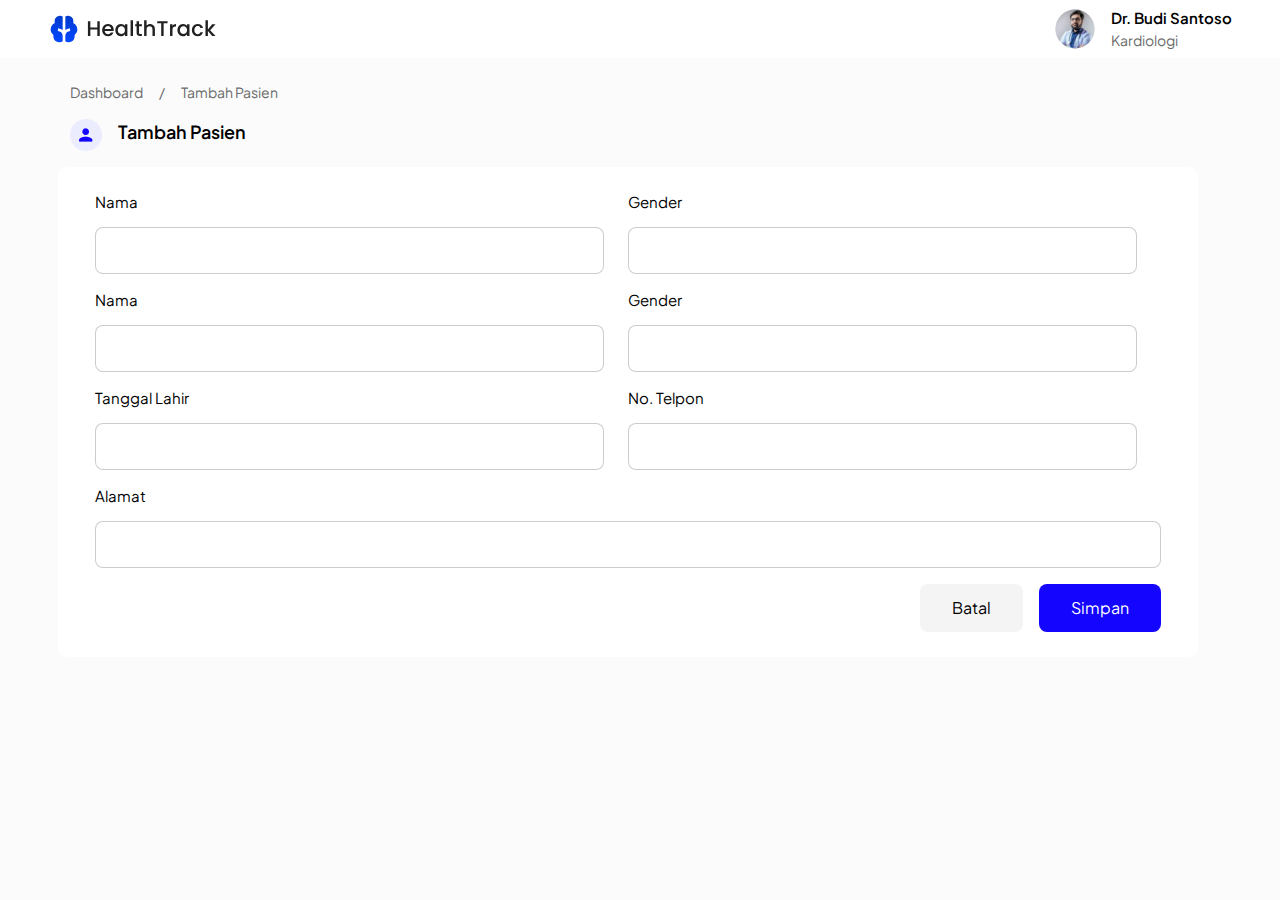
==== client/tambah-pasien.html @ 00e08dc3 "add dashboard and tambah pasien interface" ====
<!DOCTYPE html>
<html lang="en">
<head>
    <meta charset="UTF-8">
    <meta name="viewport" content="width=device-width, initial-scale=1.0">
    <link href="https://cdn.jsdelivr.net/npm/bootstrap@5.3.3/dist/css/bootstrap.min.css" rel="stylesheet" integrity="sha384-QWTKZyjpPEjISv5WaRU9OFeRpok6YctnYmDr5pNlyT2bRjXh0JMhjY6hW+ALEwIH" crossorigin="anonymous">
    <link href="https://cdn.jsdelivr.net/npm/bootstrap-icons@1.11.3/font/bootstrap-icons.min.css" rel="stylesheet" >
    <link rel="stylesheet" href="css/style.css">
    <link rel="icon" type="image/svg" href="assets/icon.svg">
    <title>Tambah Pasien - Health Track</title>
</head>
<body>
    <div class="navbar">
        <img src="assets/logo.svg" alt="logo image">
        <div class="d-flex column gap-3 align-items-center hover-container">
            <img src="assets/profil_doctor.svg" width="40px" height="40px" alt="doctor">
            <div class="d-inline-flex flex-column gap-1">
                <span class="body-semibold">Dr. Budi Santoso</span>
                <span class="gray body">Kardiologi</span>
            </div>
            <div class="logout-menu">
                <span class="body">Logout</span>
            </div>
        </div>
    </div>

    <div class="container">
        <div class="d-flex row gap-3">
            <div class="navigasi mt-4 d-inline-flex gap-3 p-0">
                <a href="index.html">Dashboard</a>
                <a href="#">/</a>
                <a href="tambah-pasien.html">Tambah Pasien</a>
            </div>
            <div class="d-inline-flex gap-3 align-items-center p-0">
                <img src="assets/ic_person.png" alt="ic">
                <h2>Tambah Pasien</h2>
            </div>

            <!-- form -->
            <div class="container-form d-flex row gap-3">
                <div class="row">
                    <div class="col-lg-6">
                        <div class="d-flex flex-column gap-3">
                            <span class="body-reguler">Nama</span>
                            <input type="text" class="data-input form-control" name="nama" id="nama">
                        </div>
                    </div>
                    <div class="col-lg-6 mt-3 mt-lg-0">
                        <div class="d-flex flex-column gap-3">
                            <span class="body-reguler">Gender</span>
                            <input type="text" class="data-input form-control" name="nama2" id="nama2">
                        </div>
                    </div>
                </div>
                <div class="row">
                    <div class="col-lg-6">
                        <div class="d-flex flex-column gap-3">
                            <span class="body-reguler">Nama</span>
                            <input type="text" class="data-input form-control" name="nama" id="nama">
                        </div>
                    </div>
                    <div class="col-lg-6">
                        <div class="d-flex flex-column gap-3">
                            <span class="body-reguler">Gender</span>
                            <select class="custom-dropdown form-control">
                                <option value="" disabled selected></option>
                                <option value="Laki-laki">Laki-laki</option>
                                <option value="Perempuan">Perempuan</option>
                            </select>
                        </div>
                    </div>
                </div>
                <div class="row">
                    <div class="col-lg-6">
                        <div class="d-flex flex-column gap-3">
                            <span class="body-reguler">Tanggal Lahir</span>
                            <input type="text" class="data-input form-control" name="tanggal_lahir" id="tanggal_lahir">
                        </div>
                    </div>
                    <div class="col-lg-6 mt-3 mt-lg-0">
                        <div class="d-flex flex-column gap-3">
                            <span class="body-reguler">No. Telpon</span>
                            <input type="text" class="data-input form-control" name="no_telepon" id="no_telepon">
                        </div>
                    </div>
                </div>
                <div class="col-lg-12">
                    <div class="d-flex flex-column gap-3">
                        <span class="body-reguler">Alamat</span>
                        <input type="text" class="data-input form-control" name="alamat" id="alamat">
                    </div>
                </div>
                <div class="d-inline-flex justify-content-end gap-3">
                    <a href="index.html" class="button-secondary w-auto">Batal</a>
                    <input type="submit" class="button-primary w-auto" value="Simpan">
                </div>
            </div>
        </div>
        
    </div>



</body>
</html>
---- client/css/style.css ----
@import url('https://fonts.googleapis.com/css2?family=Plus+Jakarta+Sans:ital,wght@0,200..800;1,200..800&display=swap');

:root {
    --Primary: #1405FE;
    --Black: #000000;
    --Gray: #6B6B6B;
    --Light-Grey: #FFFFFF;
    --Light-Blue: #ECECFF;
    --Base : #FBFBFB
}

body{
    font-family: "Plus Jakarta Sans";
    background-color: var(--Base);
    color: var(--Black);
}

.navbar{
    display: flex;
    padding: 8px 48px;
    justify-content: space-between;
    align-items: center;
    border-bottom: 1px solid var(--Light-Grey, #F4F4F5);
    background: #FFF;
    width: 100%;
}

h1{
    font-size: 24px;
    font-style: normal;
    font-weight: 600;
    line-height: normal;

}

h2{
    font-size: 18px;
    font-style: normal;
    font-weight: 600;
    line-height: normal;
}

.body-semibold{
    font-size: 15px;
    font-style: normal;
    font-weight: 600;
    line-height: normal;
}

.body-reguler{
    font-size: 15px;
    font-style: normal;
    font-weight: 400;
    line-height: normal;    
}

.body{
    font-size: 14px;
    font-style: normal;
    font-weight: 400;
    line-height: normal;
    
}

.gray{
    color: var(--Gray);
}

.hover-container {
    position: relative;
}

.logout-menu {
    color: red;
    display: none;
    position: absolute;
    top: 100%;
    left: 0;
    background-color: white;
    border-radius: 8px;
    width: 100%;
    padding: 10px;
    box-shadow: 0 2px 39px rgba(0, 0, 0, 0.082);
}

.hover-container:hover .logout-menu {
    display: block;
}

.daftar-pasien{
    padding: 12px 24px;
    flex-direction: column;
    align-items: flex-start;
    gap: 24px;
    border-radius: 8px;
    border: 1px solid var(--Light-Grey, #F4F4F5);
    background: #FFF;
}

.data-input {
    padding: 12px;
    align-items: center;
    font-size: 14px;
    color: black;
    border-radius: 8px;
    border: none;
    border: 1px solid rgba(0, 0, 0, 0.20);
    width: 100%;
}

.search-input {
    padding: 12px;
    align-items: center;
    font-size: 14px;
    color: black;
    border-radius: 8px;
    border: none;
    background-color: #F4F4F5;
    width: 400px;
}

.search-input::placeholder {
    color: var(--Gray);
    font-size: 14px;
}

.custom-dropdown {
    padding: 12px;
    align-items: center;
    font-size: 14px;
    color: black;
    border-radius: 8px;
    border: 1px solid rgba(0, 0, 0, 0.20);
    width: 100%;
}

.button-primary{
    padding: 12px 32px;
    text-decoration: none;
    color: white;
    border: none;
    border-radius: 8px;
    background: var(--Primary, #1405FE);
}

.button-primary:hover{
    background:#1000ece7;
}

.button-secondary{
    padding: 12px 32px;
    text-decoration: none;
    color: black;
    border: none;
    border-radius: 8px;
    background-color: #F4F4F5;
}

.button-secondary:hover{
    background-color: #F3F3FF;
    color: var(--Primary);
}

thead th{
    font-size: 14px;
    font-weight: 200;
    color: var(--Gray);
    vertical-align: middle;
}

td {
    vertical-align: middle;
    font-size: 14px;
    font-weight: 400;
}

td a {
    text-decoration: none;
    color: black;
}

.navigasi a{
    font-size: 14px;
    font-weight: 400;
    color: var(--Gray);
    text-decoration: none;
}

.container-form{
    border-radius: 8px;
    border: 1px solid var(--Light-Grey, #F4F4F5);
    background: #FFF;
    padding: 24px;
}
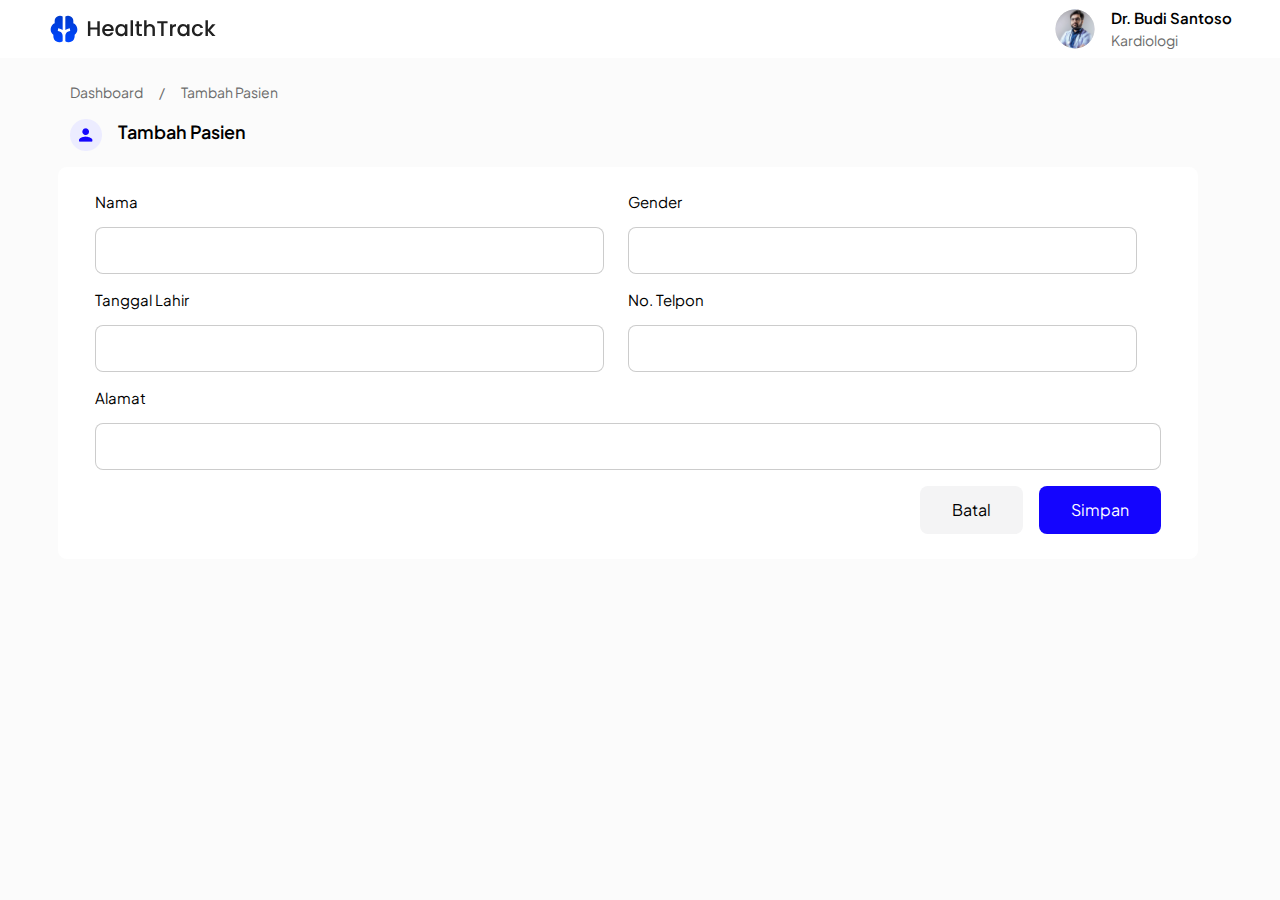
==== commit f68a46c5: "detail-pasien" ====
--- a/client/tambah-pasien.html
+++ b/client/tambah-pasien.html
@@ -27,7 +27,7 @@
     <div class="container">
         <div class="d-flex row gap-3">
             <div class="navigasi mt-4 d-inline-flex gap-3 p-0">
-                <a href="index.html">Dashboard</a>
+                <a href="index.php">Dashboard</a>
                 <a href="#">/</a>
                 <a href="tambah-pasien.html">Tambah Pasien</a>
             </div>
@@ -38,20 +38,6 @@
 
             <!-- form -->
             <div class="container-form d-flex row gap-3">
-                <div class="row">
-                    <div class="col-lg-6">
-                        <div class="d-flex flex-column gap-3">
-                            <span class="body-reguler">Nama</span>
-                            <input type="text" class="data-input form-control" name="nama" id="nama">
-                        </div>
-                    </div>
-                    <div class="col-lg-6 mt-3 mt-lg-0">
-                        <div class="d-flex flex-column gap-3">
-                            <span class="body-reguler">Gender</span>
-                            <input type="text" class="data-input form-control" name="nama2" id="nama2">
-                        </div>
-                    </div>
-                </div>
                 <div class="row">
                     <div class="col-lg-6">
                         <div class="d-flex flex-column gap-3">
@@ -91,7 +77,7 @@
                     </div>
                 </div>
                 <div class="d-inline-flex justify-content-end gap-3">
-                    <a href="index.html" class="button-secondary w-auto">Batal</a>
+                    <a href="index.php" class="button-secondary w-auto">Batal</a>
                     <input type="submit" class="button-primary w-auto" value="Simpan">
                 </div>
             </div>
--- a/client/css/style.css
+++ b/client/css/style.css
@@ -191,4 +191,47 @@
     border: 1px solid var(--Light-Grey, #F4F4F5);
     background: #FFF;
     padding: 24px;
+}
+
+.hapus-pasien{
+    color: #F00;
+    text-align: center;
+    font-family: "Plus Jakarta Sans";
+    font-size: 15px;
+    font-style: normal;
+    font-weight: 600;
+    line-height: normal;
+}
+
+.detail-nama-pasien{
+    color: #000;
+    text-align: center;
+
+    /* h1 */
+    font-family: "Plus Jakarta Sans";
+    font-size: 24px;
+    font-style: normal;
+    font-weight: 600;
+    line-height: normal;
+}
+
+.detail-data-pasien{
+    color: #000;
+    text-align: center;
+    font-family: "Plus Jakarta Sans";
+    font-size: 14px;
+    font-style: normal;
+    font-weight: 400;
+    line-height: normal;
+}
+
+.detail-data-pasien-teks{
+    color: var(--Black, #000);
+
+    /* h2 */
+    font-family: "Plus Jakarta Sans";
+    font-size: 18px;
+    font-style: normal;
+    font-weight: 600;
+    line-height: normal;
 }